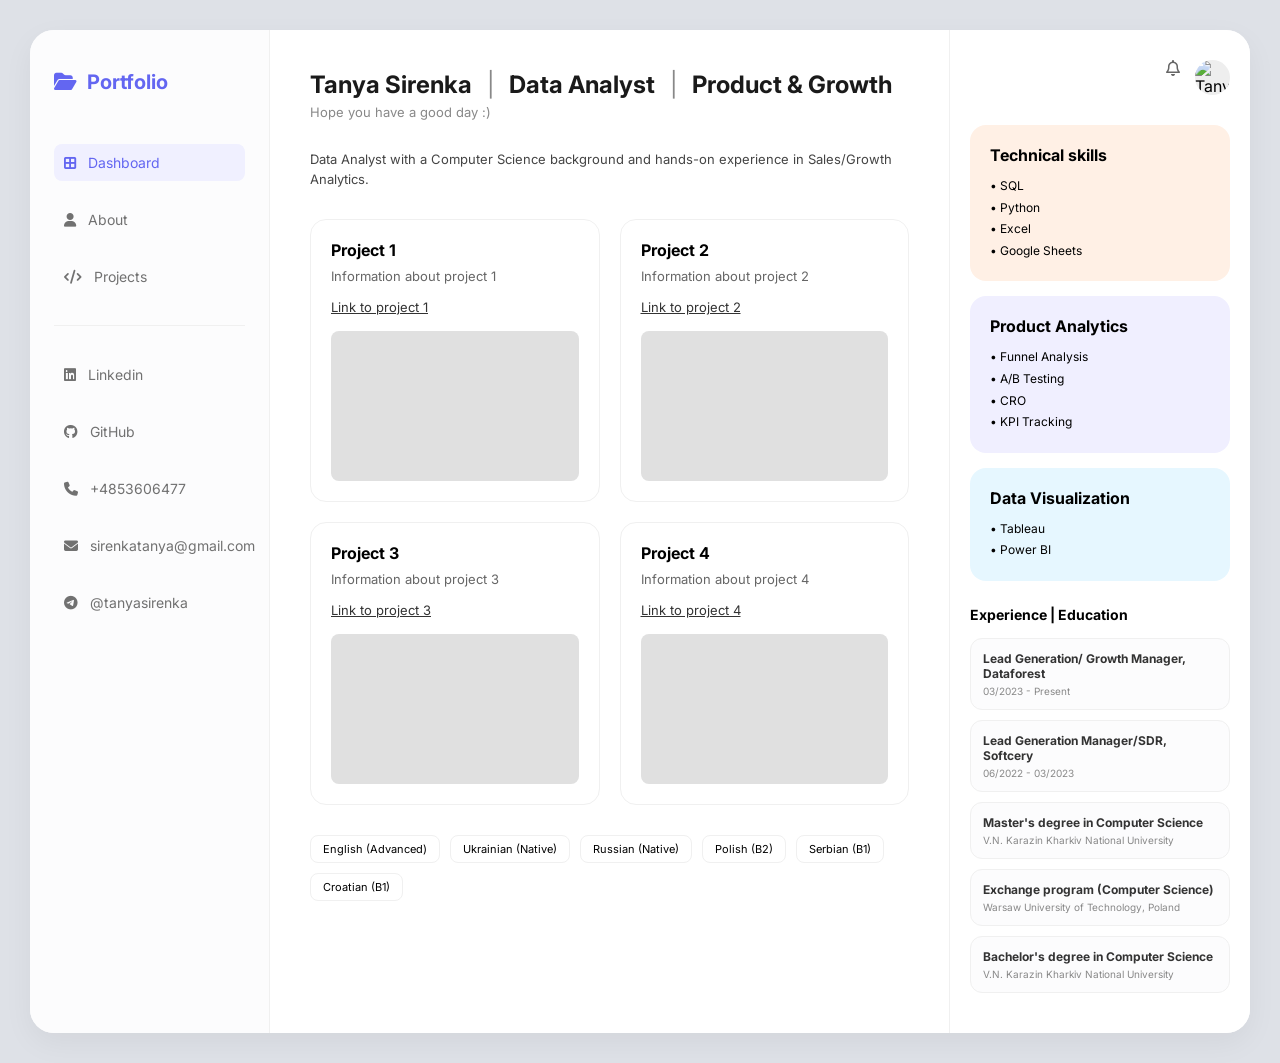
==== index.html @ 0ac993a2 "Add initial HTML structure for portfolio dashboard Initial commit of the portfolio dashboard HTML st" ====
<!DOCTYPE html>
<html lang="en">
<head>
    <meta charset="UTF-8">
    <meta name="viewport" content="width=device-width, initial-scale=1.0">
    <title>Tanya Sirenka | Portfolio Dashboard</title>
    <!-- Icons -->
    <link rel="stylesheet" href="https://cdnjs.cloudflare.com/ajax/libs/font-awesome/6.4.0/css/all.min.css">
    <!-- Fonts -->
    <link href="https://fonts.googleapis.com/css2?family=Inter:wght@300;400;600;700&display=swap" rel="stylesheet">
    
    <style>
        :root {
            --bg-color: #DEE1E7;
            --sidebar-text: #717171;
            --accent-purple: #6366f1;
            --card-bg: #ffffff;
            --border-color: #f0f0f0;
        }

        * { margin: 0; padding: 0; box-sizing: border-box; font-family: 'Inter', sans-serif; }

        body {
            background-color: var(--bg-color);
            padding: 30px;
            display: flex;
            justify-content: center;
            min-height: 100vh;
        }

        /* Main Dashboard Container */
        .dashboard-container {
            background: #fff;
            width: 100%;
            max-width: 1300px;
            border-radius: 24px;
            display: grid;
            grid-template-columns: 240px 1fr 300px;
            overflow: hidden;
            box-shadow: 0 10px 30px rgba(0,0,0,0.05);
        }

        /* LEFT SIDEBAR */
        .sidebar {
            background: #fcfcfd;
            border-right: 1px solid var(--border-color);
            padding: 40px 24px;
            display: flex;
            flex-direction: column;
            gap: 20px;
        }

        .logo-area {
            color: var(--accent-purple);
            font-weight: 700;
            font-size: 20px;
            margin-bottom: 30px;
            display: flex;
            align-items: center;
            gap: 10px;
        }

        .nav-item {
            display: flex;
            align-items: center;
            gap: 12px;
            text-decoration: none;
            color: var(--sidebar-text);
            font-size: 14px;
            padding: 10px;
            border-radius: 8px;
            transition: 0.2s;
        }

        .nav-item:hover, .nav-item.active {
            color: var(--accent-purple);
            background: #f0f0ff;
        }

        .nav-divider {
            height: 1px;
            background: var(--border-color);
            margin: 10px 0;
        }

        /* MAIN CONTENT AREA */
        .main-content {
            padding: 40px;
            overflow-y: auto;
            border-right: 1px solid var(--border-color);
        }

        .header-top {
            display: flex;
            justify-content: space-between;
            align-items: flex-start;
            margin-bottom: 30px;
        }

        .title-group h1 { font-size: 24px; font-weight: 700; color: #1a1a1a; }
        .title-group h1 span { color: #888; font-weight: 400; margin: 0 10px; }
        .sub-text { font-size: 13px; color: #888; margin-top: 5px; }

        .intro-text {
            font-size: 13px;
            color: #444;
            margin-bottom: 30px;
            line-height: 1.5;
        }

        /* Project Grid */
        .project-grid {
            display: grid;
            grid-template-columns: 1fr 1fr;
            gap: 20px;
            margin-bottom: 30px;
        }

        .project-card {
            border: 1px solid var(--border-color);
            border-radius: 16px;
            padding: 20px;
        }

        .project-card h3 { font-size: 16px; margin-bottom: 8px; }
        .project-card p { font-size: 13px; color: #666; margin-bottom: 12px; }
        .project-card a { font-size: 13px; color: #333; text-decoration: underline; }
        .img-placeholder {
            background: #e0e0e0;
            height: 150px;
            border-radius: 8px;
            margin-top: 15px;
        }

        /* Languages */
        .languages-row {
            display: flex;
            gap: 10px;
            flex-wrap: wrap;
        }

        .lang-tag {
            border: 1px solid var(--border-color);
            padding: 6px 12px;
            border-radius: 8px;
            font-size: 11px;
            background: white;
        }

        /* RIGHT SIDEBAR (Skills & Experience) */
        .right-sidebar {
            padding: 30px 20px;
            background: #fff;
        }

        .profile-nav {
            display: flex;
            justify-content: flex-end;
            gap: 15px;
            margin-bottom: 30px;
        }

        .profile-nav i { color: #666; cursor: pointer; }
        .profile-img { width: 35px; height: 35px; border-radius: 50%; background: #eee; }

        .skill-box {
            padding: 20px;
            border-radius: 16px;
            margin-bottom: 15px;
        }

        .skill-box h4 { font-size: 16px; margin-bottom: 10px; }
        .skill-box ul { list-style: none; font-size: 12px; line-height: 1.8; }

        .tech-skills { background: #FFF0E5; }
        .prod-skills { background: #F0EFFF; }
        .data-viz { background: #E6F7FF; }

        .experience-section h4 { font-size: 14px; margin: 25px 0 15px 0; }
        
        .exp-card {
            background: #fcfcfd;
            border: 1px solid #f0f0f0;
            padding: 12px;
            border-radius: 12px;
            margin-bottom: 10px;
        }

        .exp-card h5 { font-size: 12px; color: #333; }
        .exp-card p { font-size: 10px; color: #888; margin-top: 4px; }

        /* Responsive */
        @media (max-width: 1024px) {
            .dashboard-container { grid-template-columns: 80px 1fr; }
            .sidebar span { display: none; }
            .right-sidebar { display: none; }
        }
    </style>
</head>
<body>

    <div class="dashboard-container">
        
        <!-- SIDEBAR -->
        <aside class="sidebar">
            <div class="logo-area">
                <i class="fa-solid fa-folder-open"></i>
                <span>Portfolio</span>
            </div>
            
            <a href="#" class="nav-item active"><i class="fa-solid fa-border-all"></i> <span>Dashboard</span></a>
            <a href="#" class="nav-item"><i class="fa-solid fa-user"></i> <span>About</span></a>
            <a href="#" class="nav-item"><i class="fa-solid fa-code"></i> <span>Projects</span></a>
            
            <div class="nav-divider"></div>

            <a href="https://linkedin.com" class="nav-item"><i class="fa-brands fa-linkedin"></i> <span>Linkedin</span></a>
            <a href="https://github.com" class="nav-item"><i class="fa-brands fa-github"></i> <span>GitHub</span></a>
            <a href="tel:+4853606477" class="nav-item"><i class="fa-solid fa-phone"></i> <span>+4853606477</span></a>
            <a href="mailto:sirenkatanya@gmail.com" class="nav-item"><i class="fa-solid fa-envelope"></i> <span>sirenkatanya@gmail.com</span></a>
            <a href="https://t.me/tanyasirenka" class="nav-item"><i class="fa-brands fa-telegram"></i> <span>@tanyasirenka</span></a>
        </aside>

        <!-- MAIN CONTENT -->
        <main class="main-content">
            <header class="header-top">
                <div class="title-group">
                    <h1>Tanya Sirenka <span>|</span> Data Analyst <span>|</span> Product & Growth</h1>
                    <p class="sub-text">Hope you have a good day :)</p>
                </div>
            </header>

            <p class="intro-text">
                Data Analyst with a Computer Science background and hands-on experience in Sales/Growth Analytics.
            </p>

            <div class="project-grid">
                <!-- Project 1 -->
                <div class="project-card">
                    <h3>Project 1</h3>
                    <p>Information about project 1</p>
                    <a href="#">Link to project 1</a>
                    <div class="img-placeholder"></div> <!-- Replace with <img src="..."> -->
                </div>
                <!-- Project 2 -->
                <div class="project-card">
                    <h3>Project 2</h3>
                    <p>Information about project 2</p>
                    <a href="#">Link to project 2</a>
                    <div class="img-placeholder"></div>
                </div>
                <!-- Project 3 -->
                <div class="project-card">
                    <h3>Project 3</h3>
                    <p>Information about project 3</p>
                    <a href="#">Link to project 3</a>
                    <div class="img-placeholder"></div>
                </div>
                <!-- Project 4 -->
                <div class="project-card">
                    <h3>Project 4</h3>
                    <p>Information about project 4</p>
                    <a href="#">Link to project 4</a>
                    <div class="img-placeholder"></div>
                </div>
            </div>

            <div class="languages-row">
                <span class="lang-tag">English (Advanced)</span>
                <span class="lang-tag">Ukrainian (Native)</span>
                <span class="lang-tag">Russian (Native)</span>
                <span class="lang-tag">Polish (B2)</span>
                <span class="lang-tag">Serbian (B1)</span>
                <span class="lang-tag">Croatian (B1)</span>
            </div>
        </main>

        <!-- RIGHT SIDEBAR -->
        <aside class="right-sidebar">
            <div class="profile-nav">
                <i class="fa-regular fa-bell"></i>
                <!-- Add your photo URL in src -->
                <img src="https://via.placeholder.com/35" alt="Tanya" class="profile-img">
            </div>

            <div class="skill-box tech-skills">
                <h4>Technical skills</h4>
                <ul>
                    <li>• SQL</li>
                    <li>• Python</li>
                    <li>• Excel</li>
                    <li>• Google Sheets</li>
                </ul>
            </div>

            <div class="skill-box prod-skills">
                <h4>Product Analytics</h4>
                <ul>
                    <li>• Funnel Analysis</li>
                    <li>• A/B Testing</li>
                    <li>• CRO</li>
                    <li>• KPI Tracking</li>
                </ul>
            </div>

            <div class="skill-box data-viz">
                <h4>Data Visualization</h4>
                <ul>
                    <li>• Tableau</li>
                    <li>• Power BI</li>
                </ul>
            </div>

            <div class="experience-section">
                <h4>Experience | Education</h4>
                
                <div class="exp-card">
                    <h5>Lead Generation/ Growth Manager, Dataforest</h5>
                    <p>03/2023 - Present</p>
                </div>

                <div class="exp-card">
                    <h5>Lead Generation Manager/SDR, Softcery</h5>
                    <p>06/2022 - 03/2023</p>
                </div>

                <div class="exp-card">
                    <h5>Master's degree in Computer Science</h5>
                    <p>V.N. Karazin Kharkiv National University</p>
                </div>

                <div class="exp-card">
                    <h5>Exchange program (Computer Science)</h5>
                    <p>Warsaw University of Technology, Poland</p>
                </div>

                <div class="exp-card">
                    <h5>Bachelor's degree in Computer Science</h5>
                    <p>V.N. Karazin Kharkiv National University</p>
                </div>
            </div>
        </aside>

    </div>

</body>
</html>
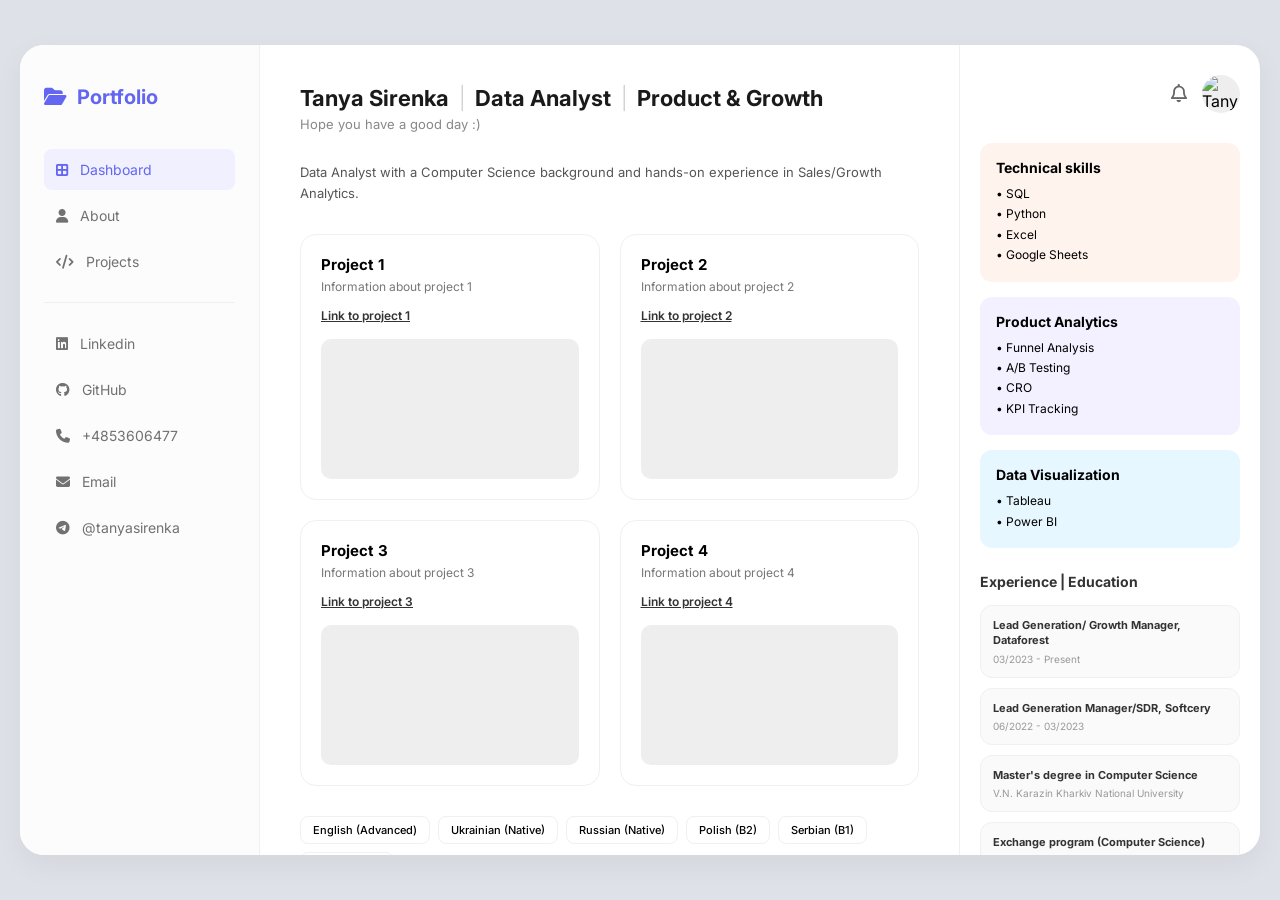
==== commit 32904dad: "Add css file" ====
--- a/index.html
+++ b/index.html
@@ -4,228 +4,46 @@
     <meta charset="UTF-8">
     <meta name="viewport" content="width=device-width, initial-scale=1.0">
     <title>Tanya Sirenka | Portfolio Dashboard</title>
-    <!-- Icons -->
+    
+    <!-- Link to CSS File -->
+    <link rel="stylesheet" href="style.css">
+    
+    <!-- Icons (FontAwesome) -->
     <link rel="stylesheet" href="https://cdnjs.cloudflare.com/ajax/libs/font-awesome/6.4.0/css/all.min.css">
-    <!-- Fonts -->
+    <!-- Google Fonts (Inter) -->
     <link href="https://fonts.googleapis.com/css2?family=Inter:wght@300;400;600;700&display=swap" rel="stylesheet">
-    
-    <style>
-        :root {
-            --bg-color: #DEE1E7;
-            --sidebar-text: #717171;
-            --accent-purple: #6366f1;
-            --card-bg: #ffffff;
-            --border-color: #f0f0f0;
-        }
-
-        * { margin: 0; padding: 0; box-sizing: border-box; font-family: 'Inter', sans-serif; }
-
-        body {
-            background-color: var(--bg-color);
-            padding: 30px;
-            display: flex;
-            justify-content: center;
-            min-height: 100vh;
-        }
-
-        /* Main Dashboard Container */
-        .dashboard-container {
-            background: #fff;
-            width: 100%;
-            max-width: 1300px;
-            border-radius: 24px;
-            display: grid;
-            grid-template-columns: 240px 1fr 300px;
-            overflow: hidden;
-            box-shadow: 0 10px 30px rgba(0,0,0,0.05);
-        }
-
-        /* LEFT SIDEBAR */
-        .sidebar {
-            background: #fcfcfd;
-            border-right: 1px solid var(--border-color);
-            padding: 40px 24px;
-            display: flex;
-            flex-direction: column;
-            gap: 20px;
-        }
-
-        .logo-area {
-            color: var(--accent-purple);
-            font-weight: 700;
-            font-size: 20px;
-            margin-bottom: 30px;
-            display: flex;
-            align-items: center;
-            gap: 10px;
-        }
-
-        .nav-item {
-            display: flex;
-            align-items: center;
-            gap: 12px;
-            text-decoration: none;
-            color: var(--sidebar-text);
-            font-size: 14px;
-            padding: 10px;
-            border-radius: 8px;
-            transition: 0.2s;
-        }
-
-        .nav-item:hover, .nav-item.active {
-            color: var(--accent-purple);
-            background: #f0f0ff;
-        }
-
-        .nav-divider {
-            height: 1px;
-            background: var(--border-color);
-            margin: 10px 0;
-        }
-
-        /* MAIN CONTENT AREA */
-        .main-content {
-            padding: 40px;
-            overflow-y: auto;
-            border-right: 1px solid var(--border-color);
-        }
-
-        .header-top {
-            display: flex;
-            justify-content: space-between;
-            align-items: flex-start;
-            margin-bottom: 30px;
-        }
-
-        .title-group h1 { font-size: 24px; font-weight: 700; color: #1a1a1a; }
-        .title-group h1 span { color: #888; font-weight: 400; margin: 0 10px; }
-        .sub-text { font-size: 13px; color: #888; margin-top: 5px; }
-
-        .intro-text {
-            font-size: 13px;
-            color: #444;
-            margin-bottom: 30px;
-            line-height: 1.5;
-        }
-
-        /* Project Grid */
-        .project-grid {
-            display: grid;
-            grid-template-columns: 1fr 1fr;
-            gap: 20px;
-            margin-bottom: 30px;
-        }
-
-        .project-card {
-            border: 1px solid var(--border-color);
-            border-radius: 16px;
-            padding: 20px;
-        }
-
-        .project-card h3 { font-size: 16px; margin-bottom: 8px; }
-        .project-card p { font-size: 13px; color: #666; margin-bottom: 12px; }
-        .project-card a { font-size: 13px; color: #333; text-decoration: underline; }
-        .img-placeholder {
-            background: #e0e0e0;
-            height: 150px;
-            border-radius: 8px;
-            margin-top: 15px;
-        }
-
-        /* Languages */
-        .languages-row {
-            display: flex;
-            gap: 10px;
-            flex-wrap: wrap;
-        }
-
-        .lang-tag {
-            border: 1px solid var(--border-color);
-            padding: 6px 12px;
-            border-radius: 8px;
-            font-size: 11px;
-            background: white;
-        }
-
-        /* RIGHT SIDEBAR (Skills & Experience) */
-        .right-sidebar {
-            padding: 30px 20px;
-            background: #fff;
-        }
-
-        .profile-nav {
-            display: flex;
-            justify-content: flex-end;
-            gap: 15px;
-            margin-bottom: 30px;
-        }
-
-        .profile-nav i { color: #666; cursor: pointer; }
-        .profile-img { width: 35px; height: 35px; border-radius: 50%; background: #eee; }
-
-        .skill-box {
-            padding: 20px;
-            border-radius: 16px;
-            margin-bottom: 15px;
-        }
-
-        .skill-box h4 { font-size: 16px; margin-bottom: 10px; }
-        .skill-box ul { list-style: none; font-size: 12px; line-height: 1.8; }
-
-        .tech-skills { background: #FFF0E5; }
-        .prod-skills { background: #F0EFFF; }
-        .data-viz { background: #E6F7FF; }
-
-        .experience-section h4 { font-size: 14px; margin: 25px 0 15px 0; }
-        
-        .exp-card {
-            background: #fcfcfd;
-            border: 1px solid #f0f0f0;
-            padding: 12px;
-            border-radius: 12px;
-            margin-bottom: 10px;
-        }
-
-        .exp-card h5 { font-size: 12px; color: #333; }
-        .exp-card p { font-size: 10px; color: #888; margin-top: 4px; }
-
-        /* Responsive */
-        @media (max-width: 1024px) {
-            .dashboard-container { grid-template-columns: 80px 1fr; }
-            .sidebar span { display: none; }
-            .right-sidebar { display: none; }
-        }
-    </style>
 </head>
 <body>
 
     <div class="dashboard-container">
         
-        <!-- SIDEBAR -->
+        <!-- LEFT SIDEBAR -->
         <aside class="sidebar">
             <div class="logo-area">
                 <i class="fa-solid fa-folder-open"></i>
                 <span>Portfolio</span>
             </div>
             
-            <a href="#" class="nav-item active"><i class="fa-solid fa-border-all"></i> <span>Dashboard</span></a>
-            <a href="#" class="nav-item"><i class="fa-solid fa-user"></i> <span>About</span></a>
-            <a href="#" class="nav-item"><i class="fa-solid fa-code"></i> <span>Projects</span></a>
-            
-            <div class="nav-divider"></div>
+            <nav>
+                <a href="#" class="nav-item active"><i class="fa-solid fa-border-all"></i> <span>Dashboard</span></a>
+                <a href="#" class="nav-item"><i class="fa-solid fa-user"></i> <span>About</span></a>
+                <a href="#" class="nav-item"><i class="fa-solid fa-code"></i> <span>Projects</span></a>
+                
+                <div class="nav-divider"></div>
 
-            <a href="https://linkedin.com" class="nav-item"><i class="fa-brands fa-linkedin"></i> <span>Linkedin</span></a>
-            <a href="https://github.com" class="nav-item"><i class="fa-brands fa-github"></i> <span>GitHub</span></a>
-            <a href="tel:+4853606477" class="nav-item"><i class="fa-solid fa-phone"></i> <span>+4853606477</span></a>
-            <a href="mailto:sirenkatanya@gmail.com" class="nav-item"><i class="fa-solid fa-envelope"></i> <span>sirenkatanya@gmail.com</span></a>
-            <a href="https://t.me/tanyasirenka" class="nav-item"><i class="fa-brands fa-telegram"></i> <span>@tanyasirenka</span></a>
+                <a href="https://www.linkedin.com/in/tanya-sirenka/" class="nav-item" target="_blank"><i class="fa-brands fa-linkedin"></i> <span>Linkedin</span></a>
+                <a href="https://github.com/LazTanya" class="nav-item" target="_blank"><i class="fa-brands fa-github"></i> <span>GitHub</span></a>
+                <a href="tel:+4853606477" class="nav-item"><i class="fa-solid fa-phone"></i> <span>+4853606477</span></a>
+                <a href="mailto:sirenkatanya@gmail.com" class="nav-item"><i class="fa-solid fa-envelope"></i> <span>Email</span></a>
+                <a href="https://t.me/tanyasirenka" class="nav-item" target="_blank"><i class="fa-brands fa-telegram"></i> <span>@tanyasirenka</span></a>
+            </nav>
         </aside>
 
-        <!-- MAIN CONTENT -->
+        <!-- MIDDLE CONTENT -->
         <main class="main-content">
             <header class="header-top">
                 <div class="title-group">
-                    <h1>Tanya Sirenka <span>|</span> Data Analyst <span>|</span> Product & Growth</h1>
+                    <h1>Tanya Sirenka <span class="sep">|</span> Data Analyst <span class="sep">|</span> Product & Growth</h1>
                     <p class="sub-text">Hope you have a good day :)</p>
                 </div>
             </header>
@@ -240,7 +58,9 @@
                     <h3>Project 1</h3>
                     <p>Information about project 1</p>
                     <a href="#">Link to project 1</a>
-                    <div class="img-placeholder"></div> <!-- Replace with <img src="..."> -->
+                    <div class="img-placeholder">
+                        <!-- <img src="images/project1.png" alt="Project 1"> -->
+                    </div>
                 </div>
                 <!-- Project 2 -->
                 <div class="project-card">
@@ -278,8 +98,7 @@
         <!-- RIGHT SIDEBAR -->
         <aside class="right-sidebar">
             <div class="profile-nav">
-                <i class="fa-regular fa-bell"></i>
-                <!-- Add your photo URL in src -->
+                <i class="fa-regular fa-bell notification-icon"></i>
                 <img src="https://via.placeholder.com/35" alt="Tanya" class="profile-img">
             </div>
 
@@ -315,12 +134,12 @@
                 <h4>Experience | Education</h4>
                 
                 <div class="exp-card">
-                    <h5>Lead Generation/ Growth Manager, Dataforest</h5>
+                    <h5>Lead Generation/ Growth Manager, <strong>Dataforest</strong></h5>
                     <p>03/2023 - Present</p>
                 </div>
 
                 <div class="exp-card">
-                    <h5>Lead Generation Manager/SDR, Softcery</h5>
+                    <h5>Lead Generation Manager/SDR, <strong>Softcery</strong></h5>
                     <p>06/2022 - 03/2023</p>
                 </div>
 
@@ -336,7 +155,7 @@
 
                 <div class="exp-card">
                     <h5>Bachelor's degree in Computer Science</h5>
-                    <p>V.N. Karazin Kharkiv National University</p>
+                    <p>2020-2024</p>
                 </div>
             </div>
         </aside>
@@ -344,4 +163,4 @@
     </div>
 
 </body>
-</html>
+</html>
--- a/style.css
+++ b/style.css
@@ -0,0 +1,223 @@
+:root {
+    --bg-color: #DEE1E7;
+    --sidebar-text: #717171;
+    --accent-purple: #6366f1;
+    --card-bg: #ffffff;
+    --border-color: #f0f0f0;
+    --text-main: #1a1a1a;
+    --text-muted: #888;
+}
+
+/* Reset and Base Styles */
+* {
+    margin: 0;
+    padding: 0;
+    box-sizing: border-box;
+    font-family: 'Inter', sans-serif;
+}
+
+body {
+    background-color: var(--bg-color);
+    padding: 20px;
+    display: flex;
+    justify-content: center;
+    align-items: center;
+    min-height: 100vh;
+}
+
+/* Layout Container */
+.dashboard-container {
+    background: #fff;
+    width: 100%;
+    max-width: 1300px;
+    height: 90vh;
+    border-radius: 24px;
+    display: grid;
+    grid-template-columns: 240px 1fr 300px;
+    overflow: hidden;
+    box-shadow: 0 10px 30px rgba(0,0,0,0.05);
+}
+
+/* LEFT SIDEBAR */
+.sidebar {
+    background: #fcfcfd;
+    border-right: 1px solid var(--border-color);
+    padding: 40px 24px;
+}
+
+.logo-area {
+    color: var(--accent-purple);
+    font-weight: 700;
+    font-size: 20px;
+    margin-bottom: 40px;
+    display: flex;
+    align-items: center;
+    gap: 10px;
+}
+
+.nav-item {
+    display: flex;
+    align-items: center;
+    gap: 12px;
+    text-decoration: none;
+    color: var(--sidebar-text);
+    font-size: 14px;
+    padding: 12px;
+    border-radius: 8px;
+    margin-bottom: 5px;
+    transition: 0.2s;
+}
+
+.nav-item:hover, .nav-item.active {
+    color: var(--accent-purple);
+    background: #f0f0ff;
+}
+
+.nav-divider {
+    height: 1px;
+    background: var(--border-color);
+    margin: 20px 0;
+}
+
+/* MAIN CONTENT */
+.main-content {
+    padding: 40px;
+    overflow-y: auto;
+    border-right: 1px solid var(--border-color);
+}
+
+.header-top h1 {
+    font-size: 22px;
+    font-weight: 700;
+    color: var(--text-main);
+}
+
+.sep {
+    color: #ccc;
+    font-weight: 300;
+    margin: 0 5px;
+}
+
+.sub-text {
+    font-size: 13px;
+    color: var(--text-muted);
+    margin-top: 5px;
+}
+
+.intro-text {
+    font-size: 13px;
+    color: #555;
+    margin: 30px 0;
+    line-height: 1.6;
+}
+
+/* Projects */
+.project-grid {
+    display: grid;
+    grid-template-columns: 1fr 1fr;
+    gap: 20px;
+    margin-bottom: 30px;
+}
+
+.project-card {
+    border: 1px solid var(--border-color);
+    border-radius: 16px;
+    padding: 20px;
+    background: #fff;
+}
+
+.project-card h3 { font-size: 15px; margin-bottom: 5px; }
+.project-card p { font-size: 12px; color: #777; margin-bottom: 10px; }
+.project-card a { font-size: 12px; color: #333; font-weight: 600; }
+
+.img-placeholder {
+    background: #eee;
+    height: 140px;
+    border-radius: 10px;
+    margin-top: 15px;
+    overflow: hidden;
+}
+
+.img-placeholder img {
+    width: 100%;
+    height: 100%;
+    object-fit: cover;
+}
+
+/* Languages */
+.languages-row {
+    display: flex;
+    gap: 8px;
+    flex-wrap: wrap;
+}
+
+.lang-tag {
+    border: 1px solid var(--border-color);
+    padding: 6px 12px;
+    border-radius: 8px;
+    font-size: 11px;
+    font-weight: 500;
+}
+
+/* RIGHT SIDEBAR */
+.right-sidebar {
+    padding: 30px 20px;
+    overflow-y: auto;
+}
+
+.profile-nav {
+    display: flex;
+    justify-content: flex-end;
+    align-items: center;
+    gap: 15px;
+    margin-bottom: 30px;
+}
+
+.notification-icon {
+    font-size: 18px;
+    color: #666;
+}
+
+.profile-img {
+    width: 38px;
+    height: 38px;
+    border-radius: 50%;
+    object-fit: cover;
+    background: #eee;
+}
+
+.skill-box {
+    padding: 16px;
+    border-radius: 12px;
+    margin-bottom: 15px;
+}
+
+.skill-box h4 { font-size: 14px; margin-bottom: 8px; }
+.skill-box ul { list-style: none; font-size: 12px; line-height: 1.7; }
+
+.tech-skills { background: #FFF4ED; }
+.prod-skills { background: #F3F1FF; }
+.data-viz { background: #E6F7FF; }
+
+.experience-section h4 {
+    font-size: 14px;
+    margin: 25px 0 15px 0;
+    color: #333;
+}
+
+.exp-card {
+    background: #fafafa;
+    border: 1px solid #f0f0f0;
+    padding: 12px;
+    border-radius: 12px;
+    margin-bottom: 10px;
+}
+
+.exp-card h5 { font-size: 11px; color: #333; line-height: 1.4; }
+.exp-card p { font-size: 10px; color: #999; margin-top: 4px; }
+
+/* Responsive adjustments */
+@media (max-width: 1100px) {
+    .dashboard-container { grid-template-columns: 80px 1fr; }
+    .sidebar span, .right-sidebar { display: none; }
+}
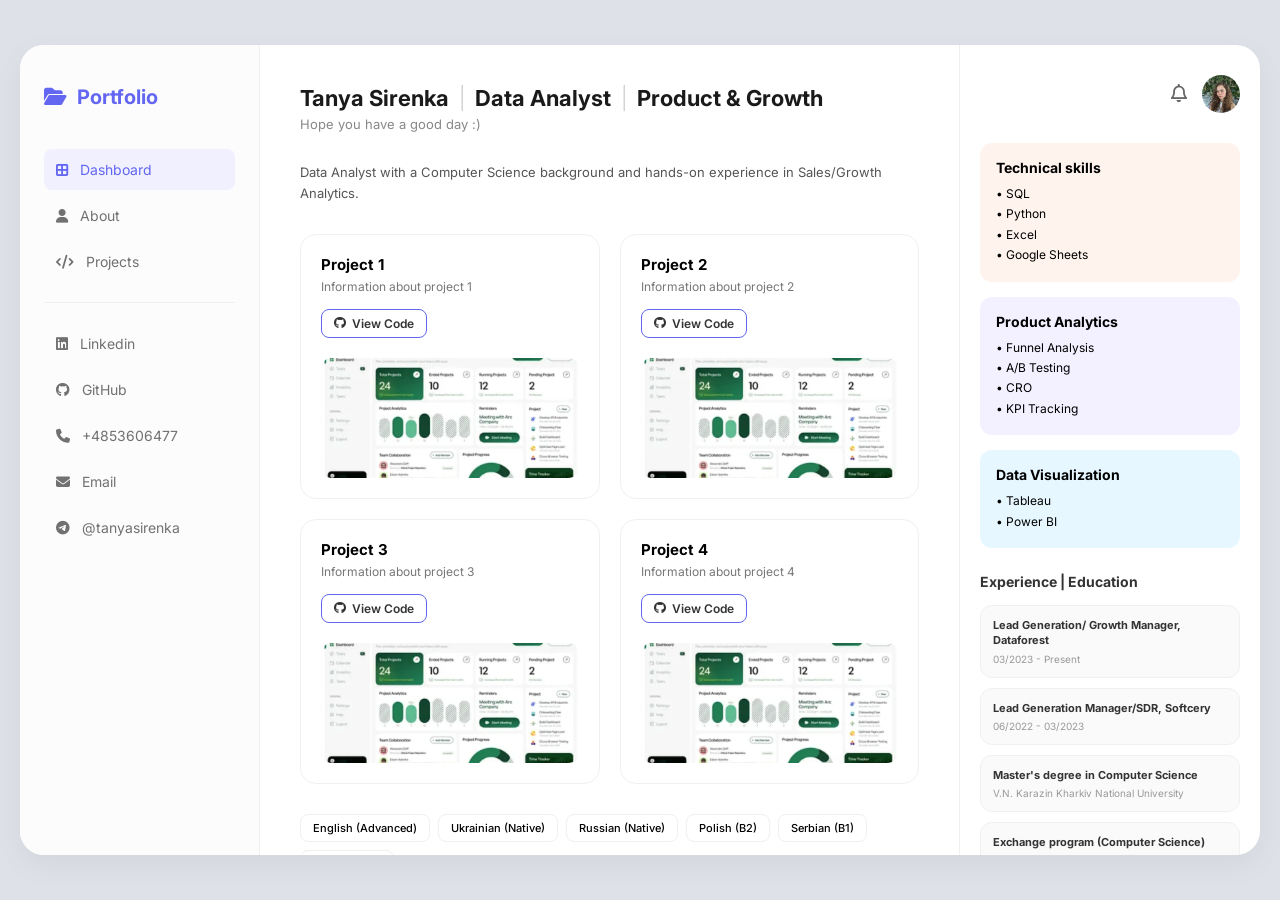
==== commit 3d3b526b: "Add new files" ====
--- a/index.html
+++ b/index.html
@@ -25,9 +25,9 @@
             </div>
             
             <nav>
-                <a href="#" class="nav-item active"><i class="fa-solid fa-border-all"></i> <span>Dashboard</span></a>
-                <a href="#" class="nav-item"><i class="fa-solid fa-user"></i> <span>About</span></a>
-                <a href="#" class="nav-item"><i class="fa-solid fa-code"></i> <span>Projects</span></a>
+                <a href="index.html" class="nav-item active"><i class="fa-solid fa-border-all"></i> <span>Dashboard</span></a>
+                <a href="about.html" class="nav-item"><i class="fa-solid fa-user"></i> <span>About</span></a>   
+                <a href="projects.html" class="nav-item"><i class="fa-solid fa-code"></i> <span>Projects</span></a>
                 
                 <div class="nav-divider"></div>
 
@@ -57,31 +57,45 @@
                 <div class="project-card">
                     <h3>Project 1</h3>
                     <p>Information about project 1</p>
-                    <a href="#">Link to project 1</a>
+                    <a href="https://github.com" class="view-code-btn" target="_blank">
+                        <i class="fa-brands fa-github"></i> View Code
+                    </a>
                     <div class="img-placeholder">
-                        <!-- <img src="images/project1.png" alt="Project 1"> -->
+                        <img src="images/1_project.png" alt="Project 1">
                     </div>
                 </div>
                 <!-- Project 2 -->
                 <div class="project-card">
                     <h3>Project 2</h3>
                     <p>Information about project 2</p>
-                    <a href="#">Link to project 2</a>
-                    <div class="img-placeholder"></div>
+                    <a href="https://github.com" class="view-code-btn" target="_blank">
+                        <i class="fa-brands fa-github"></i> View Code
+                    </a>
+                    <div class="img-placeholder">
+                        <img src="images/1_project.png" alt="Project 2">
+                    </div>
                 </div>
                 <!-- Project 3 -->
                 <div class="project-card">
                     <h3>Project 3</h3>
                     <p>Information about project 3</p>
-                    <a href="#">Link to project 3</a>
-                    <div class="img-placeholder"></div>
+                    <a href="https://github.com" class="view-code-btn" target="_blank">
+                        <i class="fa-brands fa-github"></i> View Code
+                    </a>
+                    <div class="img-placeholder">
+                        <img src="images/1_project.png" alt="Project 1">
+                    </div>
                 </div>
                 <!-- Project 4 -->
                 <div class="project-card">
                     <h3>Project 4</h3>
                     <p>Information about project 4</p>
-                    <a href="#">Link to project 4</a>
-                    <div class="img-placeholder"></div>
+                    <a href="https://github.com" class="view-code-btn" target="_blank">
+                        <i class="fa-brands fa-github"></i> View Code
+                    </a>
+                    <div class="img-placeholder">
+                        <img src="images/1_project.png" alt="Project 1">
+                    </div>
                 </div>
             </div>
 
@@ -99,7 +113,7 @@
         <aside class="right-sidebar">
             <div class="profile-nav">
                 <i class="fa-regular fa-bell notification-icon"></i>
-                <img src="https://via.placeholder.com/35" alt="Tanya" class="profile-img">
+                <img src="images/profile.jpeg" alt="Tanya" class="profile-img">
             </div>
 
             <div class="skill-box tech-skills">
--- a/style.css
+++ b/style.css
@@ -220,4 +220,301 @@
 @media (max-width: 1100px) {
     .dashboard-container { grid-template-columns: 80px 1fr; }
     .sidebar span, .right-sidebar { display: none; }
+}
+
+/* SMALL ADDITIONS FOR ABOUT PAGE PHOTO ONLY */
+.profile-img-large {
+    width: 180px;
+    height: 180px;
+    border-radius: 20px;
+    object-fit: cover;
+    box-shadow: 0 4px 15px rgba(0,0,0,0.1);
+}
+
+
+
+
+/* =========================================
+   PROJECT PAGE ALIGNMENT
+   ========================================= */
+
+.projects-layout-wrapper {
+    display: grid;
+    grid-template-columns: 1fr 300px; /* Main project takes more space, Insight is fixed */
+    overflow-y: auto;
+    height: 100%;
+}
+
+.project-main-area {
+    padding: 20px 20px 20px 40px;
+}
+
+.project-insight-area {
+    padding: 20px 20px 20px 0;
+    display: flex;
+    align-items: center; /* This keeps the insight card centered vertically to the project */
+}
+
+.detailed-project-card {
+    background: #fff;
+    border: 1px solid var(--border-color);
+    border-radius: 16px;
+    display: grid;
+    grid-template-columns: 1.2fr 1fr;
+    height: 240px; /* Fixed height so they line up perfectly */
+    overflow: hidden;
+}
+
+.proj-left { padding: 25px; }
+.proj-left h3 { font-size: 17px; margin-bottom: 10px; }
+.proj-desc { font-size: 12px; color: #666; line-height: 1.5; margin-bottom: 15px; }
+
+.tech-stack span {
+    font-size: 9px;
+    background: #f0f0ff;
+    color: var(--accent-purple);
+    padding: 3px 8px;
+    border-radius: 4px;
+    margin-right: 5px;
+    font-weight: 600;
+}
+
+.proj-right img { width: 100%; height: 100%; object-fit: cover; background: #f9f9f9; }
+
+/* Insight Card Styles */
+.insight-card {
+    padding: 15px;
+    border-radius: 12px;
+    width: 100%;
+}
+.insight-card h5 { font-size: 11px; margin-bottom: 5px; }
+.insight-card p { font-size: 11px; color: #444; line-height: 1.4; }
+
+.peach { background: #FFF4ED; border: 1px solid #FFE5D4; }
+.lavender { background: #F3F1FF; border: 1px solid #E0DBFF; }
+.lightblue { background: #E6F7FF; border: 1px solid #BAE7FF; }
+.lightgreen { background: #F2FFF2; border: 1px solid #D4FFD4; }
+
+/* Change main grid to 2 columns for Projects page */
+.projects-full-width {
+    grid-template-columns: 240px 1fr !important;
+}
+
+/* Container for rows */
+.projects-rows-container {
+    margin-top: 30px;
+    display: flex;
+    flex-direction: column;
+    gap: 30px;
+}
+
+/* One row = Project + Insight */
+.project-row {
+    display: grid;
+    grid-template-columns: 1fr 280px; /* Card takes rest, Insight is fixed */
+    gap: 20px;
+    align-items: center;
+}
+
+.detailed-project-card {
+    background: #fff;
+    border: 1px solid var(--border-color);
+    border-radius: 16px;
+    display: grid;
+    grid-template-columns: 1.2fr 1fr;
+    height: 250px;
+    overflow: hidden;
+    box-shadow: 0 2px 8px rgba(0,0,0,0.02);
+}
+
+.proj-left { padding: 30px; }
+.proj-left h3 { font-size: 18px; margin-bottom: 12px; }
+.proj-desc { font-size: 13px; color: #666; line-height: 1.6; margin-bottom: 20px; }
+
+.tech-stack span {
+    font-size: 10px;
+    background: #f0f0ff;
+    color: var(--accent-purple);
+    padding: 4px 10px;
+    border-radius: 4px;
+    margin-right: 8px;
+    font-weight: 600;
+}
+
+.proj-right img { width: 100%; height: 100%; object-fit: cover; background: #f9f9f9; }
+
+/* Insight Card Styles */
+.insight-card {
+    padding: 20px;
+    border-radius: 16px;
+    height: fit-content;
+}
+
+.insight-card h5 { font-size: 12px; margin-bottom: 10px; display: flex; align-items: center; gap: 8px; }
+.insight-card p { font-size: 12px; color: #444; line-height: 1.5; }
+
+/* Colors */
+.peach { background: #FFF4ED; border: 1px solid #FFE5D4; }
+.lavender { background: #F3F1FF; border: 1px solid #E0DBFF; }
+.lightblue { background: #E6F7FF; border: 1px solid #BAE7FF; }
+.lightgreen { background: #F2FFF2; border: 1px solid #D4FFD4; }
+
+
+/* 1. Space between technologies and the link */
+.tech-stack {
+    display: flex;
+    flex-wrap: wrap;
+    gap: 8px;
+    margin-bottom: 30px; /* Increased from 20px to 30px to push link down */
+}
+
+/* 2. Smaller pictures with space around them */
+.proj-right {
+    background: #fcfcfd; /* Very light grey background for the image area */
+    display: flex;
+    align-items: center;
+    justify-content: center;
+    padding: 25px; /* This creates the "space around" the picture */
+    border-left: 1px solid var(--border-color);
+}
+
+.proj-right img {
+    width: 100%;
+    height: 100%;
+    object-fit: contain; /* 'contain' ensures the whole picture is visible without cropping */
+    border-radius: 8px; /* Rounds the corners of the picture itself */
+    box-shadow: 0 4px 12px rgba(0,0,0,0.08); /* Adds a soft shadow to make the photo "pop" */
+}
+
+/* 3. Extra breathing room for the text on the left */
+.proj-left { 
+    padding: 35px; /* Slightly more padding for a cleaner look */
+    display: flex;
+    flex-direction: column;
+    justify-content: space-between; /* This spreads out the title, text, and link nicely */
+}
+
+
+/* Project Card - We remove 'height: 250px' and use 'min-height' */
+.detailed-project-card {
+    background: #fff;
+    border: 1px solid var(--border-color);
+    border-radius: 16px;
+    display: grid;
+    grid-template-columns: 1.2fr 1fr;
+    min-height: 280px; /* Changed from height to min-height so nothing disappears */
+    overflow: hidden;
+    box-shadow: 0 2px 8px rgba(0,0,0,0.02);
+}
+
+/* Left Side - Text & Link */
+.proj-left { 
+    padding: 30px; 
+    display: flex; 
+    flex-direction: column; 
+    justify-content: space-between; /* This pushes the link to the very bottom */
+    align-items: flex-start;
+}
+
+/* Wrapping title and description together */
+.proj-text-top {
+    width: 100%;
+}
+
+.proj-left h3 { 
+    font-size: 18px; 
+    margin-bottom: 10px; 
+    color: var(--text-main); 
+}
+
+.proj-desc { 
+    font-size: 13px; 
+    color: #666; 
+    line-height: 1.6; 
+    margin-bottom: 15px; 
+}
+
+/* Tech tags space */
+.tech-stack {
+    display: flex;
+    flex-wrap: wrap;
+    gap: 6px;
+    margin-bottom: 20px;
+}
+
+/* The Link - Making it clear and visible */
+.view-code-btn {
+    text-decoration: none;
+    font-size: 12px;
+    font-weight: 600;
+    color: var(--accent-purple);
+    border: 1px solid var(--accent-purple);
+    padding: 8px 16px;
+    border-radius: 8px;
+    display: inline-flex;
+    align-items: center;
+    gap: 8px;
+    transition: 0.2s;
+    background: transparent;
+}
+
+.view-code-btn:hover {
+    background: var(--accent-purple);
+    color: white;
+}
+
+/* Right Side - Image with space on ALL sides */
+.proj-right {
+    background: #f4f6f8; /* Soft background to show the space */
+    padding: 30px; /* Space from top, bottom, left, and right */
+    display: flex;
+    align-items: center;
+    justify-content: center;
+    border-left: 1px solid var(--border-color);
+}
+
+.proj-right img {
+    max-width: 100%; /* Ensures it doesn't spill out */
+    max-height: 180px; /* Controls the size */
+    object-fit: contain; /* Keeps the ratio perfect */
+    border-radius: 6px;
+    box-shadow: 0 5px 15px rgba(0,0,0,0.1); /* Makes the picture look professional */
+}
+
+
+/* Styling for the View Code button across all pages */
+.view-code-btn {
+    text-decoration: none;
+    font-size: 11px; /* Slightly smaller for the dashboard cards */
+    font-weight: 600;
+    color: var(--accent-purple);
+    border: 1px solid var(--accent-purple);
+    padding: 6px 12px;
+    border-radius: 8px;
+    display: inline-flex;
+    align-items: center;
+    gap: 6px;
+    transition: 0.2s;
+    margin-top: 5px;
+    margin-bottom: 10px;
+}
+
+.view-code-btn:hover {
+    background: var(--accent-purple);
+    color: white;
+}
+
+/* Ensure the image placeholder doesn't overlap the button */
+.img-placeholder {
+    background: #eee;
+    height: 120px; /* Adjusted for dashboard view */
+    border-radius: 10px;
+    margin-top: 10px;
+    overflow: hidden;
+}
+
+.img-placeholder img {
+    width: 100%;
+    height: 100%;
+    object-fit: cover;
 }
